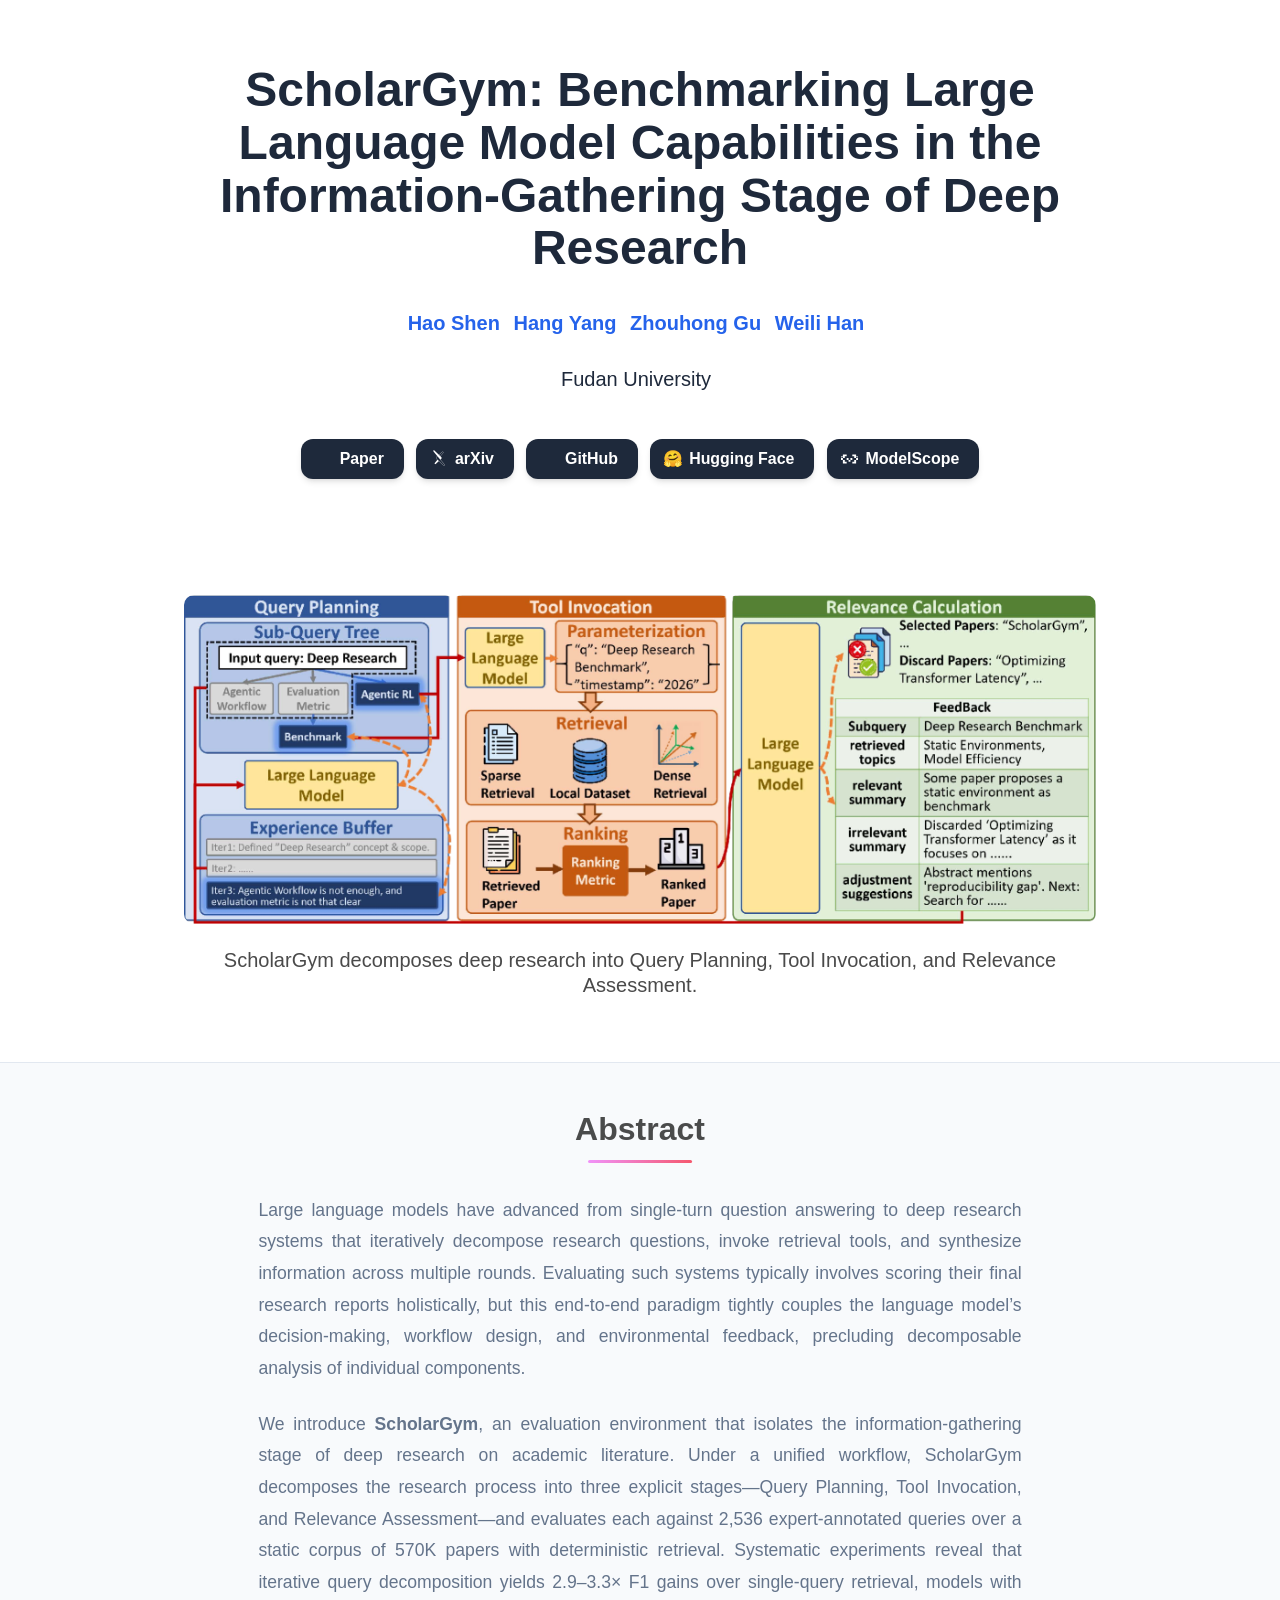
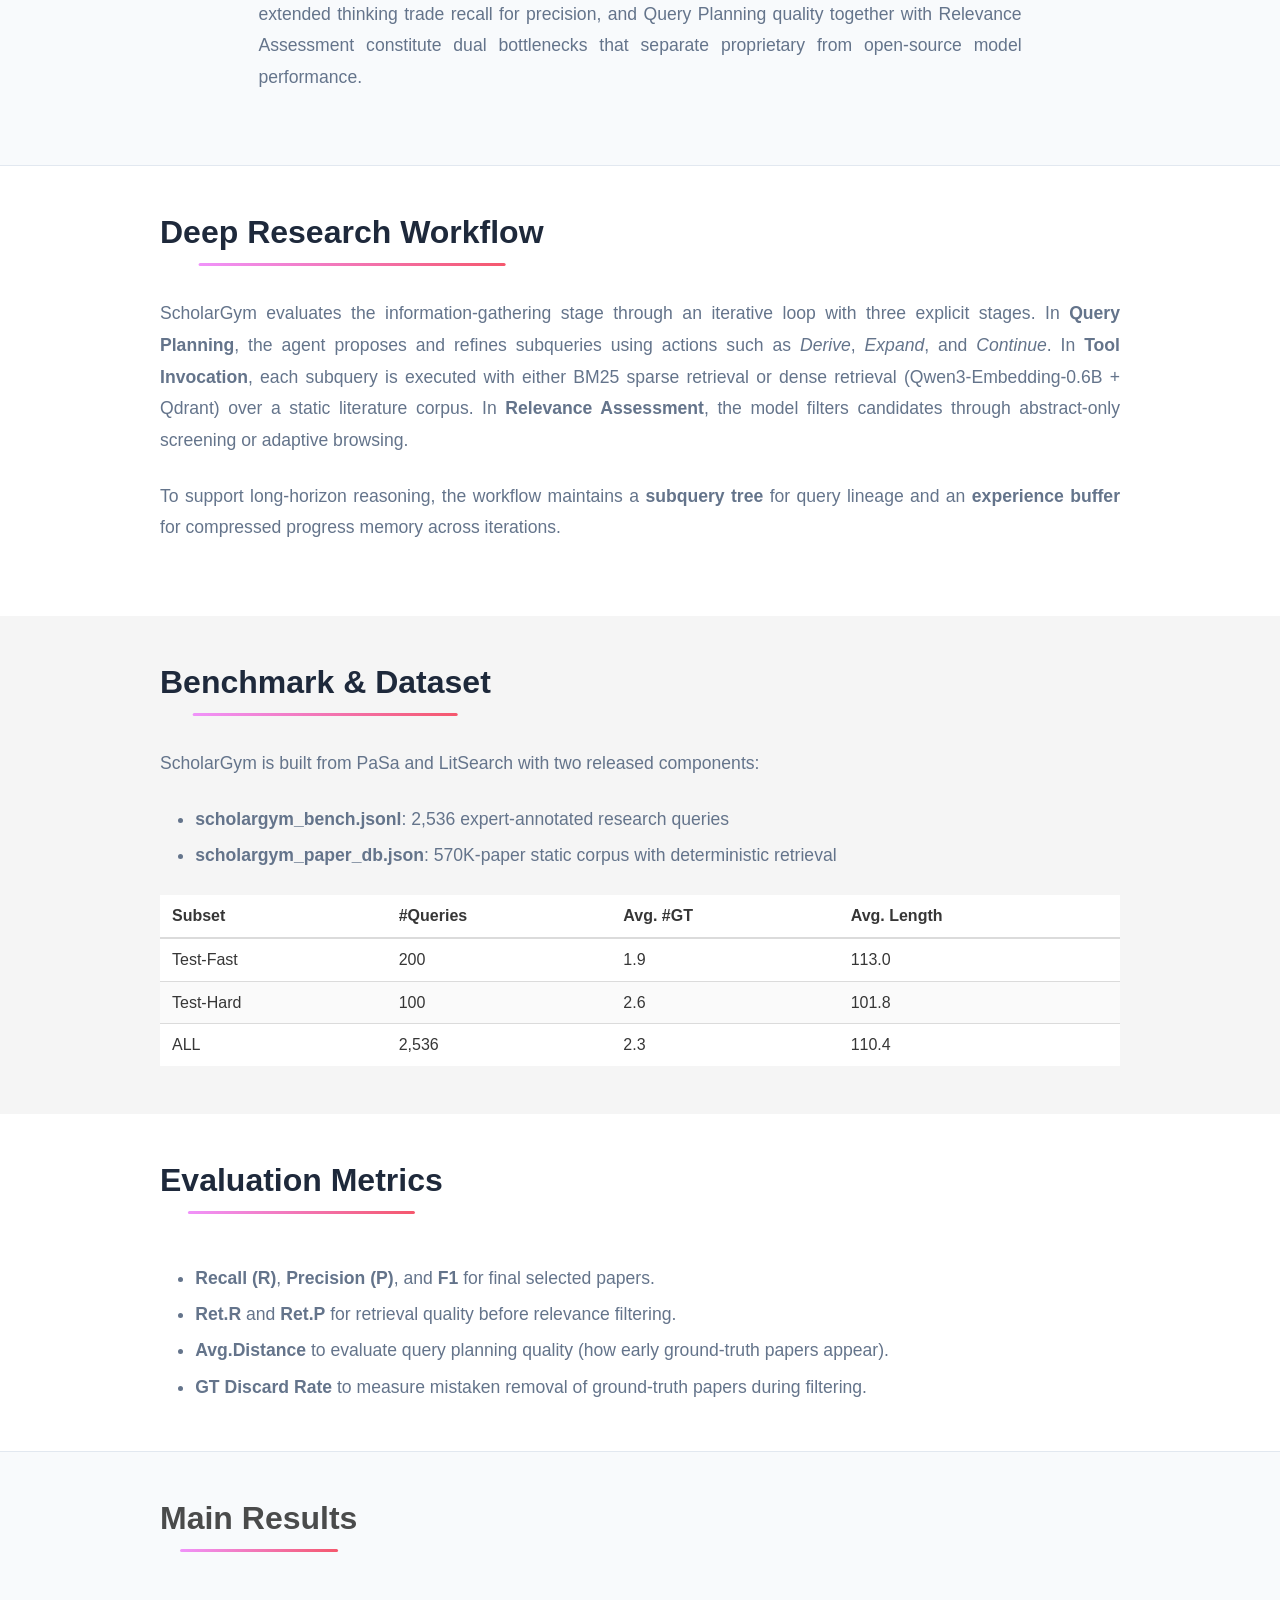
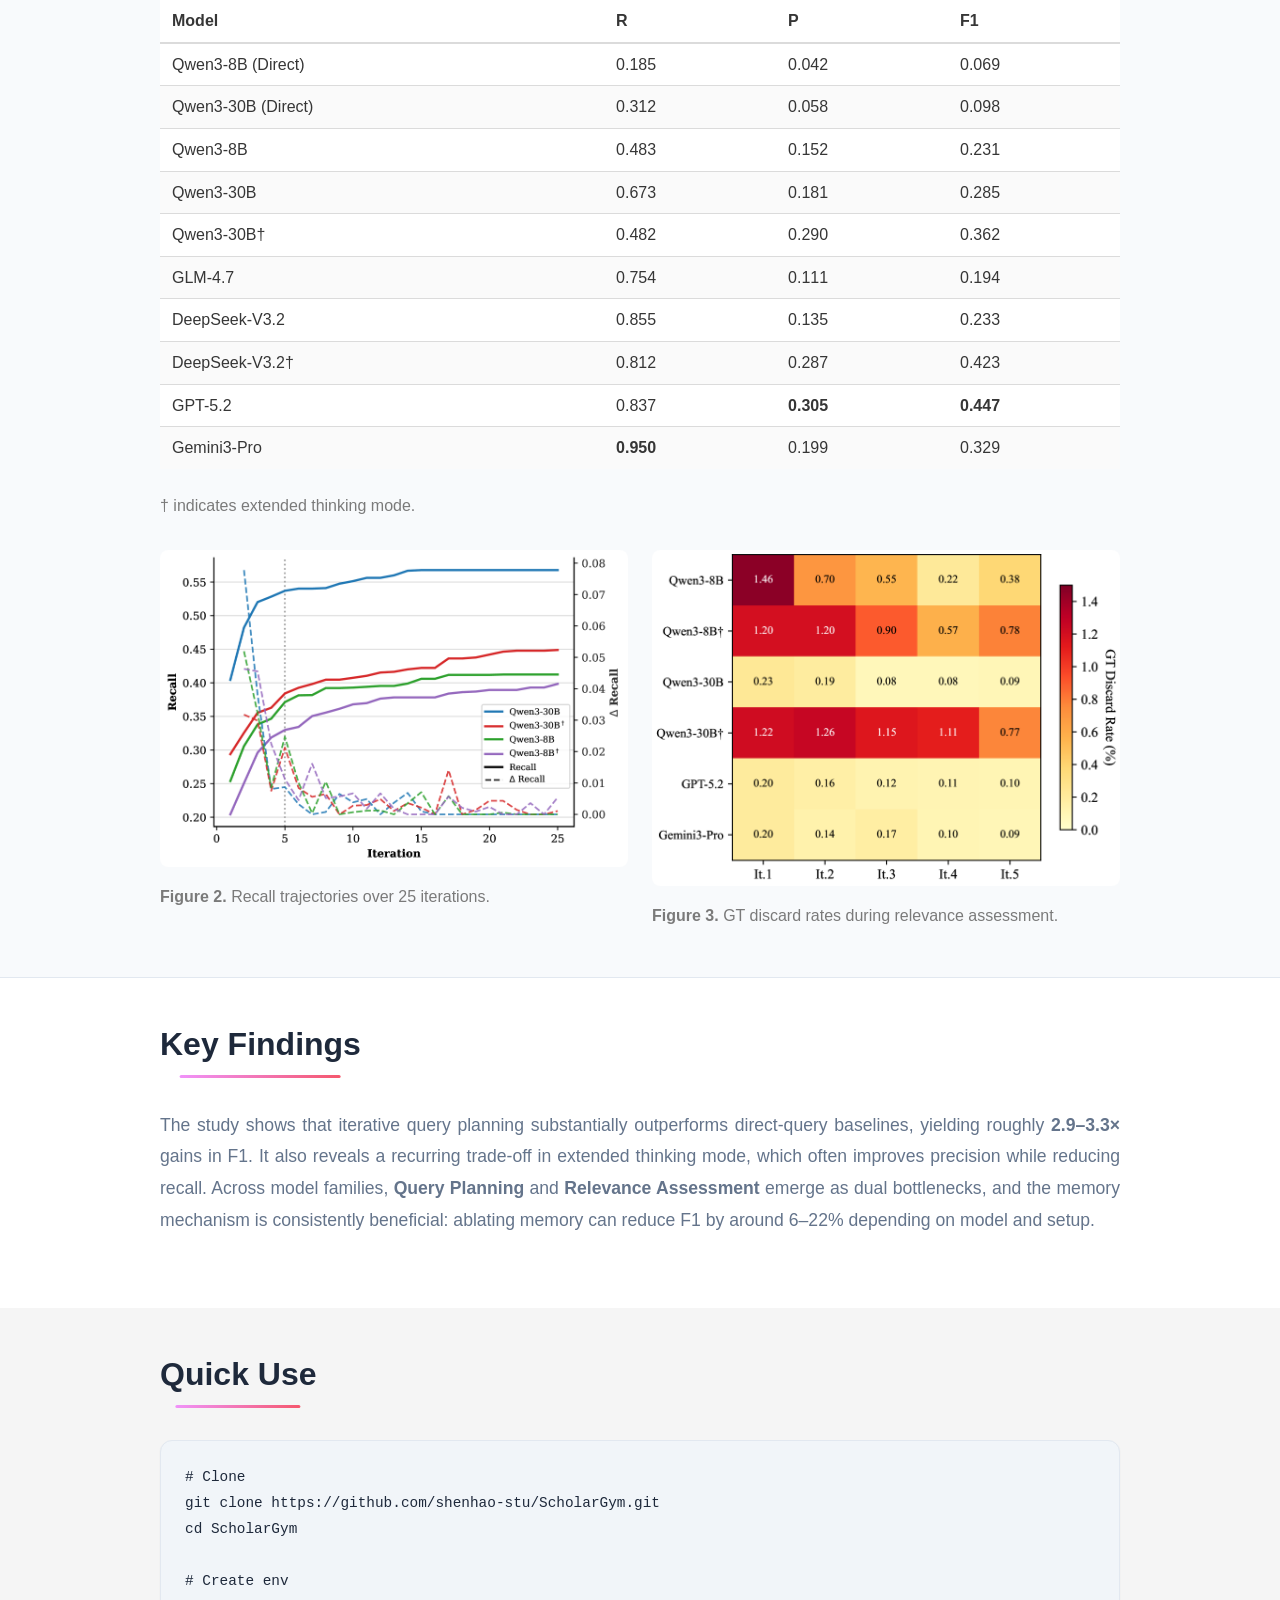
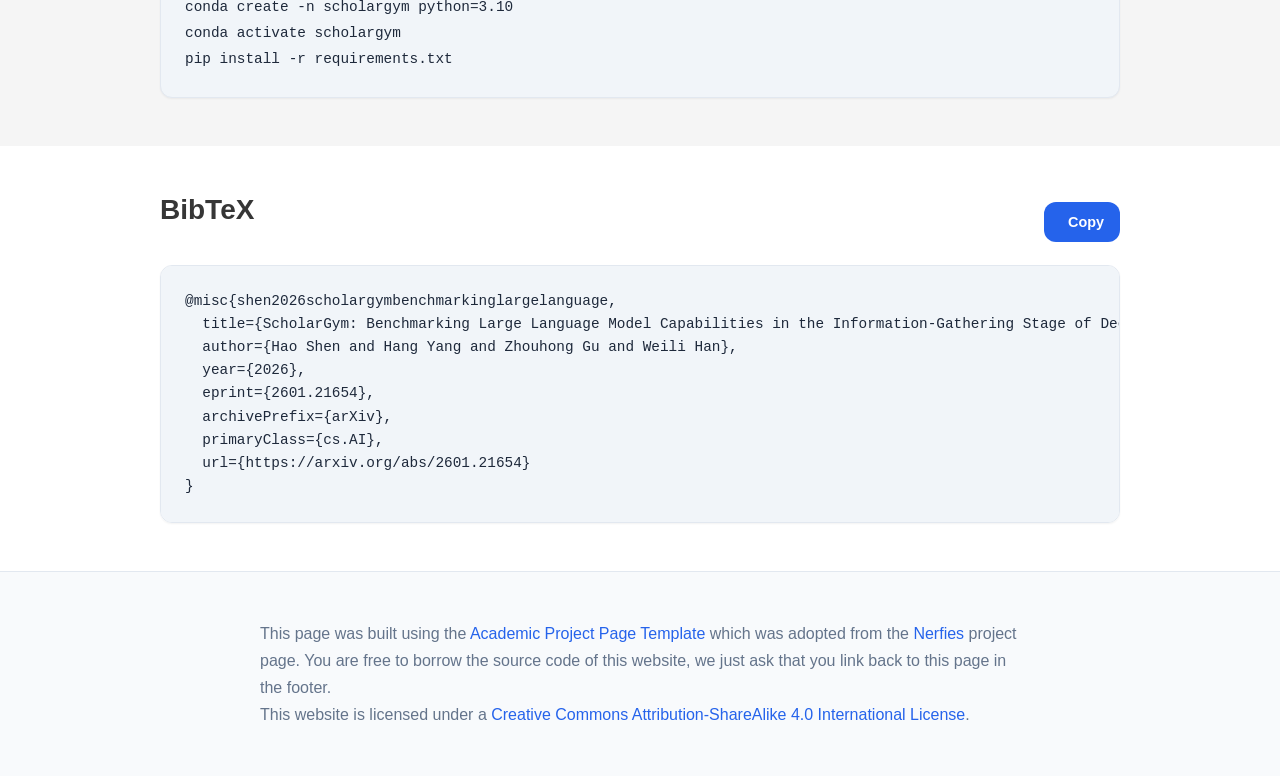
==== index.html @ 0ec46052 "Add project website" ====
<!DOCTYPE html>
<html lang="en">
<head>
  <meta charset="utf-8">
  <meta name="viewport" content="width=device-width, initial-scale=1">

  <title>ScholarGym: Benchmarking Large Language Model Capabilities in the Information-Gathering Stage of Deep Research</title>
  <meta name="title" content="ScholarGym: Benchmarking Large Language Model Capabilities in the Information-Gathering Stage of Deep Research">
  <meta name="description" content="ScholarGym benchmarks LLM capabilities in deep research information gathering via Query Planning, Tool Invocation, and Relevance Assessment.">
  <meta name="keywords" content="ScholarGym, deep research, large language models, information retrieval, benchmark, query planning">
  <meta name="author" content="Hao Shen, Hang Yang, Zhouhong Gu, Weili Han">
  <meta name="robots" content="index, follow">

  <link rel="stylesheet" href="static/css/bulma.min.css">
  <link rel="stylesheet" href="static/css/index.css">
  <link rel="preload" href="static/css/fontawesome.all.min.css" as="style" onload="this.onload=null;this.rel='stylesheet'">
  <link rel="preload" href="static/css/academicons.min.css" as="style" onload="this.onload=null;this.rel='stylesheet'">
  <noscript>
    <link rel="stylesheet" href="static/css/fontawesome.all.min.css">
    <link rel="stylesheet" href="static/css/academicons.min.css">
  </noscript>

  <script defer src="static/js/index.js"></script>
</head>
<body>

  <main id="main-content">
    <section class="hero">
      <div class="hero-body">
        <div class="container is-max-desktop">
          <div class="columns is-centered">
            <div class="column has-text-centered">
              <h1 class="title is-1 publication-title">ScholarGym: Benchmarking Large Language Model Capabilities in the Information-Gathering Stage of Deep Research</h1>

              <div class="is-size-5 publication-authors">
                <span class="author-block"><a href="https://github.com/shenhao-stu" target="_blank">Hao Shen</a></span>
                <span class="author-block"><a href="https://github.com/nianyucatfish" target="_blank">Hang Yang</a></span>
                <span class="author-block"><a href="https://github.com/MikeGu721" target="_blank">Zhouhong Gu</a></span>
                <span class="author-block"><a href="https://faculty.fudan.edu.cn/weili/zh_CN/index.htm" target="_blank">Weili Han</a></span>
              </div>
              <div class="is-size-5 publication-authors">
                <span class="author-block">Fudan University</span>
              </div>

              <div class="column has-text-centered">
                <div class="publication-links">
                  <span class="link-block">
                    <a href="https://arxiv.org/pdf/2601.21654" class="external-link button is-normal is-rounded is-dark" target="_blank">
                      <span class="icon"><i class="fas fa-file-pdf"></i></span>
                      <span>Paper</span>
                    </a>
                  </span>

                  <span class="link-block">
                    <a href="https://arxiv.org/abs/2601.21654v3" class="external-link button is-normal is-rounded is-dark" target="_blank">
                      <span class="icon"><i class="ai ai-arxiv"></i></span>
                      <span>arXiv</span>
                    </a>
                  </span>

                  <span class="link-block">
                    <a href="https://github.com/shenhao-stu/ScholarGym/" class="external-link button is-normal is-rounded is-dark" target="_blank">
                      <span class="icon"><i class="fab fa-github"></i></span>
                      <span>GitHub</span>
                    </a>
                  </span>

                  <span class="link-block">
                    <a href="https://huggingface.co/datasets/shenhao/ScholarGym" class="external-link button is-normal is-rounded is-dark" target="_blank">
                      <span class="icon platform-emoji" aria-hidden="true">🤗</span>
                      <span>Hugging Face</span>
                    </a>
                  </span>

                  <span class="link-block">
                    <a href="https://modelscope.cn/datasets/shenhao23/ScholarGym" class="external-link button is-normal is-rounded is-dark" target="_blank">
                      <span class="icon"><img src="static/images/icon_modelscope.svg" alt="ModelScope" class="platform-icon modelscope-icon"></span>
                      <span>ModelScope</span>
                    </a>
                  </span>
                </div>
              </div>

            </div>
          </div>
        </div>
      </div>
    </section>

    <section class="hero teaser">
      <div class="container is-max-desktop">
        <div class="hero-body">
          <img src="./static/images/scholargym_fig1.png" alt="ScholarGym framework overview teaser" style="width: 100%; border-radius: 10px;"/>
          <h2 class="subtitle has-text-centered" style="margin-top: 1rem;">
            ScholarGym decomposes deep research into Query Planning, Tool Invocation, and Relevance Assessment.
          </h2>
        </div>
      </div>
    </section>

    <section class="section hero is-light">
      <div class="container is-max-desktop">
        <div class="columns is-centered has-text-centered">
          <div class="column is-four-fifths">
            <h2 class="title is-3">Abstract</h2>
            <div class="content has-text-justified">
              <p>
                Large language models have advanced from single-turn question answering to deep research systems that iteratively decompose research questions, invoke retrieval tools, and synthesize information across multiple rounds. Evaluating such systems typically involves scoring their final research reports holistically, but this end-to-end paradigm tightly couples the language model’s decision-making, workflow design, and environmental feedback, precluding decomposable analysis of individual components.
              </p>
              <p>
                We introduce <b>ScholarGym</b>, an evaluation environment that isolates the information-gathering stage of deep research on academic literature. Under a unified workflow, ScholarGym decomposes the research process into three explicit stages—Query Planning, Tool Invocation, and Relevance Assessment—and evaluates each against 2,536 expert-annotated queries over a static corpus of 570K papers with deterministic retrieval. Systematic experiments reveal that iterative query decomposition yields 2.9–3.3× F1 gains over single-query retrieval, models with extended thinking trade recall for precision, and Query Planning quality together with Relevance Assessment constitute dual bottlenecks that separate proprietary from open-source model performance.
              </p>
            </div>
          </div>
        </div>
      </div>
    </section>

    <section class="section">
      <div class="container is-max-desktop">
        <h2 class="title is-3 has-text-left">Deep Research Workflow</h2>
        <div class="content has-text-justified">
          <p>
            ScholarGym evaluates the information-gathering stage through an iterative loop with three explicit stages. In <b>Query Planning</b>, the agent proposes and refines subqueries using actions such as <i>Derive</i>, <i>Expand</i>, and <i>Continue</i>. In <b>Tool Invocation</b>, each subquery is executed with either BM25 sparse retrieval or dense retrieval (Qwen3-Embedding-0.6B + Qdrant) over a static literature corpus. In <b>Relevance Assessment</b>, the model filters candidates through abstract-only screening or adaptive browsing.
          </p>
          <p>
            To support long-horizon reasoning, the workflow maintains a <b>subquery tree</b> for query lineage and an <b>experience buffer</b> for compressed progress memory across iterations.
          </p>
        </div>
      </div>
    </section>

    <section class="section has-background-light">
      <div class="container is-max-desktop">
        <h2 class="title is-3 has-text-left">Benchmark & Dataset</h2>
        <div class="content has-text-justified">
          <p>ScholarGym is built from PaSa and LitSearch with two released components:</p>
          <ul>
            <li><b>scholargym_bench.jsonl</b>: 2,536 expert-annotated research queries</li>
            <li><b>scholargym_paper_db.json</b>: 570K-paper static corpus with deterministic retrieval</li>
          </ul>
        </div>

        <div class="table-container">
          <table class="table is-fullwidth is-striped">
            <thead>
              <tr>
                <th>Subset</th>
                <th>#Queries</th>
                <th>Avg. #GT</th>
                <th>Avg. Length</th>
              </tr>
            </thead>
            <tbody>
              <tr>
                <td>Test-Fast</td>
                <td>200</td>
                <td>1.9</td>
                <td>113.0</td>
              </tr>
              <tr>
                <td>Test-Hard</td>
                <td>100</td>
                <td>2.6</td>
                <td>101.8</td>
              </tr>
              <tr>
                <td>ALL</td>
                <td>2,536</td>
                <td>2.3</td>
                <td>110.4</td>
              </tr>
            </tbody>
          </table>
        </div>
      </div>
    </section>

    <section class="section">
      <div class="container is-max-desktop">
        <h2 class="title is-3 has-text-left">Evaluation Metrics</h2>
        <div class="content has-text-justified">
          <ul>
            <li><b>Recall (R)</b>, <b>Precision (P)</b>, and <b>F1</b> for final selected papers.</li>
            <li><b>Ret.R</b> and <b>Ret.P</b> for retrieval quality before relevance filtering.</li>
            <li><b>Avg.Distance</b> to evaluate query planning quality (how early ground-truth papers appear).</li>
            <li><b>GT Discard Rate</b> to measure mistaken removal of ground-truth papers during filtering.</li>
          </ul>
        </div>
      </div>
    </section>

    <section class="section hero is-light">
      <div class="container is-max-desktop">
        <h2 class="title is-3 has-text-left">Main Results</h2>

        <div class="table-container" style="margin-bottom: 2rem;">
          <table class="table is-fullwidth is-striped is-hoverable">
            <thead>
              <tr>
                <th>Model</th>
                <th>R</th>
                <th>P</th>
                <th>F1</th>
              </tr>
            </thead>
            <tbody>
              <tr><td>Qwen3-8B (Direct)</td><td>0.185</td><td>0.042</td><td>0.069</td></tr>
              <tr><td>Qwen3-30B (Direct)</td><td>0.312</td><td>0.058</td><td>0.098</td></tr>
              <tr><td>Qwen3-8B</td><td>0.483</td><td>0.152</td><td>0.231</td></tr>
              <tr><td>Qwen3-30B</td><td>0.673</td><td>0.181</td><td>0.285</td></tr>
              <tr><td>Qwen3-30B†</td><td>0.482</td><td>0.290</td><td>0.362</td></tr>
              <tr><td>GLM-4.7</td><td>0.754</td><td>0.111</td><td>0.194</td></tr>
              <tr><td>DeepSeek-V3.2</td><td>0.855</td><td>0.135</td><td>0.233</td></tr>
              <tr><td>DeepSeek-V3.2†</td><td>0.812</td><td>0.287</td><td>0.423</td></tr>
              <tr><td>GPT-5.2</td><td>0.837</td><td><b>0.305</b></td><td><b>0.447</b></td></tr>
              <tr><td>Gemini3-Pro</td><td><b>0.950</b></td><td>0.199</td><td>0.329</td></tr>
            </tbody>
          </table>
          <p class="has-text-grey">† indicates extended thinking mode.</p>
        </div>

        <div class="columns">
          <div class="column">
            <figure>
              <img src="static/images/scholargym_fig2.png" alt="Recall trajectories over 25 iterations" style="width: 100%; border-radius: 8px;"/>
              <figcaption class="has-text-grey" style="margin-top: 0.6rem;"><b>Figure 2.</b> Recall trajectories over 25 iterations.</figcaption>
            </figure>
          </div>
          <div class="column">
            <figure>
              <img src="static/images/scholargym_fig3.png" alt="Per-iteration GT discard rate" style="width: 100%; border-radius: 8px;"/>
              <figcaption class="has-text-grey" style="margin-top: 0.6rem;"><b>Figure 3.</b> GT discard rates during relevance assessment.</figcaption>
            </figure>
          </div>
        </div>
      </div>
    </section>

    <section class="section">
      <div class="container is-max-desktop">
        <h2 class="title is-3 has-text-left">Key Findings</h2>
        <div class="content has-text-justified">
          <p>
            The study shows that iterative query planning substantially outperforms direct-query baselines, yielding roughly <b>2.9–3.3×</b> gains in F1. It also reveals a recurring trade-off in extended thinking mode, which often improves precision while reducing recall. Across model families, <b>Query Planning</b> and <b>Relevance Assessment</b> emerge as dual bottlenecks, and the memory mechanism is consistently beneficial: ablating memory can reduce F1 by around 6–22% depending on model and setup.
          </p>
        </div>
      </div>
    </section>

    <section class="section has-background-light">
      <div class="container is-max-desktop">
        <h2 class="title is-3 has-text-left">Quick Use</h2>
        <div class="content has-text-justified">
<pre><code># Clone
git clone https://github.com/shenhao-stu/ScholarGym.git
cd ScholarGym

# Create env
conda create -n scholargym python=3.10
conda activate scholargym
pip install -r requirements.txt</code></pre>
        </div>
      </div>
    </section>

    <section class="section" id="BibTeX">
      <div class="container is-max-desktop content">
        <div class="bibtex-header">
          <h2 class="title">BibTeX</h2>
          <button class="copy-bibtex-btn" onclick="copyBibTeX()" title="Copy BibTeX to clipboard">
            <i class="fas fa-copy"></i>
            <span class="copy-text">Copy</span>
          </button>
        </div>
<pre id="bibtex-code"><code>@misc{shen2026scholargymbenchmarkinglargelanguage,
  title={ScholarGym: Benchmarking Large Language Model Capabilities in the Information-Gathering Stage of Deep Research},
  author={Hao Shen and Hang Yang and Zhouhong Gu and Weili Han},
  year={2026},
  eprint={2601.21654},
  archivePrefix={arXiv},
  primaryClass={cs.AI},
  url={https://arxiv.org/abs/2601.21654}
}</code></pre>
      </div>
    </section>

    <footer class="footer">
      <div class="container">
        <div class="columns is-centered">
          <div class="column is-8">
            <div class="content">
              <p>
                This page was built using the <a href="https://github.com/eliahuhorwitz/Academic-project-page-template" target="_blank">Academic Project Page Template</a> which was adopted from the <a href="https://nerfies.github.io" target="_blank">Nerfies</a> project page.
                You are free to borrow the source code of this website, we just ask that you link back to this page in the footer. <br>
                This website is licensed under a <a rel="license" href="http://creativecommons.org/licenses/by-sa/4.0/" target="_blank">Creative Commons Attribution-ShareAlike 4.0 International License</a>.
              </p>
            </div>
          </div>
        </div>
      </div>
    </footer>
  </main>

</body>
</html>
---- static/css/index.css ----
/* Modern CSS Variables for consistent theming */
:root {
  --primary-color: #2563eb;
  --primary-hover: #1d4ed8;
  --secondary-color: #64748b;
  --accent-color: #0ea5e9;
  --text-primary: #1e293b;
  --text-secondary: #64748b;
  --text-light: #94a3b8;
  --background-primary: #ffffff;
  --background-secondary: #f8fafc;
  --background-accent: #f1f5f9;
  --border-color: #e2e8f0;
  --shadow-sm: 0 1px 2px 0 rgb(0 0 0 / 0.05);
  --shadow-md: 0 4px 6px -1px rgb(0 0 0 / 0.1), 0 2px 4px -2px rgb(0 0 0 / 0.1);
  --shadow-lg: 0 10px 15px -3px rgb(0 0 0 / 0.1), 0 4px 6px -4px rgb(0 0 0 / 0.1);
  --shadow-xl: 0 20px 25px -5px rgb(0 0 0 / 0.1), 0 8px 10px -6px rgb(0 0 0 / 0.1);
  --gradient-primary: linear-gradient(135deg, #667eea 0%, #764ba2 100%);
  --gradient-accent: linear-gradient(135deg, #f093fb 0%, #f5576c 100%);
  --gradient-subtle: linear-gradient(135deg, #ffecd2 0%, #fcb69f 100%);
  --border-radius: 12px;
  --border-radius-lg: 16px;
  --transition: all 0.3s cubic-bezier(0.4, 0, 0.2, 1);
}

/* Smooth scrolling for better UX */
html {
  scroll-behavior: smooth;
}

body {
  font-family: 'Inter', 'Segoe UI', -apple-system, BlinkMacSystemFont, sans-serif;
  color: var(--text-primary);
  line-height: 1.6;
  font-size: 16px;
  background-color: var(--background-primary);
  -webkit-font-smoothing: antialiased;
  -moz-osx-font-smoothing: grayscale;
}


/* Platform icons inside buttons */
.platform-icon {
  width: 1.05em;
  height: 1.05em;
  vertical-align: middle;
  filter: none;
}

.modelscope-icon {
  filter: brightness(0) invert(1);
}

/* Modern Button Styles */
.button {
  border-radius: var(--border-radius) !important;
  font-weight: 600 !important;
  transition: var(--transition) !important;
  border: 2px solid transparent !important;
  position: relative;
  overflow: hidden;
}

.button.is-dark {
  background: var(--text-primary) !important;
  border: none !important;
  color: white !important;
  box-shadow: var(--shadow-md);
}

.button.is-dark:hover {
  transform: translateY(-2px);
  box-shadow: var(--shadow-lg);
  background: var(--primary-color) !important;
}

.button.is-dark:active {
  transform: translateY(0);
  box-shadow: var(--shadow-md);
}

.footer .icon-link {
    font-size: 25px;
    color: var(--text-secondary);
    transition: var(--transition);
}

.footer .icon-link:hover {
    color: var(--primary-color);
    transform: translateY(-2px);
}

.link-block a {
    margin: 8px 4px;
}

.dnerf {
  font-variant: small-caps;
}


/* Hero Section Modernization */
.hero {
  position: relative;
  overflow: hidden;
}

.hero.is-light {
  background: var(--background-secondary);
  border-top: 1px solid var(--border-color);
  border-bottom: 1px solid var(--border-color);
}

.hero-body {
  padding: 4rem 1.5rem;
}

.teaser .hero-body {
  padding-top: 2rem;
  padding-bottom: 4rem;
}

.teaser {
  font-family: 'Inter', sans-serif;
}


/* Publication Content Styling */
.publication-title {
    font-family: 'Inter', sans-serif !important;
    font-weight: 800 !important;
    color: var(--text-primary) !important;
    margin-bottom: 2rem !important;
    line-height: 1.1 !important;
}

.publication-banner {
  max-height: 70vh;
  border-radius: var(--border-radius-lg);
  overflow: hidden;
  box-shadow: var(--shadow-xl);
  margin: 2rem 0;
}

.publication-banner video {
  position: relative;
  left: auto;
  top: auto;
  transform: none;
  object-fit: cover;
  width: 100%;
  height: 100%;
  border-radius: var(--border-radius-lg);
}

.publication-header .hero-body {
  padding: 6rem 1.5rem 4rem;
}

.publication-authors {
    font-family: 'Inter', sans-serif !important;
    font-weight: 500;
    margin-bottom: 1.5rem;
}

.publication-venue {
    color: var(--text-secondary);
    width: fit-content;
    font-weight: 600;
    background: var(--background-accent);
    padding: 0.5rem 1rem;
    border-radius: var(--border-radius);
    margin-top: 1rem;
    display: inline-block;
}

.publication-awards {
    color: #ef4444;
    width: fit-content;
    font-weight: 700;
    background: linear-gradient(135deg, #fef2f2, #fee2e2);
    padding: 0.5rem 1rem;
    border-radius: var(--border-radius);
    border-left: 4px solid #ef4444;
    margin-top: 1rem;
}

.publication-authors a {
   color: var(--primary-color) !important;
   text-decoration: none;
   font-weight: 600;
   transition: var(--transition);
   position: relative;
}

.publication-authors a::after {
    content: '';
    position: absolute;
    width: 0;
    height: 2px;
    bottom: -2px;
    left: 0;
    background: var(--gradient-accent);
    transition: var(--transition);
}

.publication-authors a:hover::after {
    width: 100%;
}

.publication-authors a:hover {
    color: var(--primary-hover) !important;
}

.author-block {
  display: inline-block;
  margin-right: 0.5rem;
}

.publication-banner img {
  border-radius: var(--border-radius-lg);
  box-shadow: var(--shadow-lg);
  transition: var(--transition);
}

.publication-banner img:hover {
  transform: scale(1.02);
  box-shadow: var(--shadow-xl);
}

/* Modern Video and Carousel Styling */
.publication-video {
    position: relative;
    width: 100%;
    height: 0;
    padding-bottom: 56.25%;
    overflow: hidden;
    border-radius: var(--border-radius-lg) !important;
    box-shadow: var(--shadow-xl);
    transition: var(--transition);
}

.publication-video:hover {
    transform: translateY(-4px);
    box-shadow: var(--shadow-xl);
}

.publication-video iframe {
    position: absolute;
    top: 0;
    left: 0;
    width: 100%;
    height: 100%;
    border-radius: var(--border-radius-lg);
}

.publication-body img {
  border-radius: var(--border-radius);
  box-shadow: var(--shadow-md);
  transition: var(--transition);
}

.publication-body img:hover {
  transform: translateY(-2px);
  box-shadow: var(--shadow-lg);
}

.results-carousel {
  overflow: hidden;
  padding: 1rem 0;
}

.results-carousel .item {
  margin: 1rem;
  overflow: hidden;
  padding: 1.5rem;
  font-size: 0;
  background: var(--background-primary);
  border-radius: var(--border-radius-lg);
  box-shadow: var(--shadow-md);
  transition: var(--transition);
  border: 1px solid var(--border-color);
}

.results-carousel .item:hover {
  transform: translateY(-4px);
  box-shadow: var(--shadow-lg);
}

.results-carousel .item img,
.results-carousel video {
  margin: 0;
  border-radius: var(--border-radius);
  width: 100%;
  height: auto;
}

.results-carousel .subtitle {
  font-size: 1rem !important;
  color: var(--text-secondary);
  margin-top: 1rem;
  font-weight: 500;
}

/* Pagination and Misc Improvements */
.slider-pagination .slider-page {
  background: var(--primary-color);
  border-radius: 50%;
  transition: var(--transition);
}

.slider-pagination .slider-page.is-active {
  background: var(--primary-hover);
  transform: scale(1.2);
}

.eql-cntrb { 
  font-size: 0.875rem;
  color: var(--text-light);
  font-style: italic;
}

/* Section Titles */
.title.is-3 {
  font-family: 'Inter', sans-serif !important;
  font-weight: 700 !important;
  color: var(--text-primary);
  margin-bottom: 2rem !important;
  position: relative;
  padding-bottom: 1rem;
  display: inline-block;
}

/* Add pink underline to section titles */
.title.is-3::after {
  content: '';
  position: absolute;
  bottom: 0;
  left: 50%;
  transform: translateX(-50%);
  width: 80%;
  height: 3px;
  background: var(--gradient-accent);
  border-radius: 2px;
}

/* Content Improvements */
.content.has-text-justified {
  font-size: 1.1rem;
  line-height: 1.8;
  color: var(--text-secondary);
}

.content.has-text-justified p {
  margin-bottom: 1.5rem;
}

/* Section spacing cleanup */
.table-container {
  margin-top: 1rem;
}

/* Footer Improvements */
.footer {
  background: var(--background-secondary);
  border-top: 1px solid var(--border-color);
  padding: 3rem 1.5rem;
}

.footer .content {
  color: var(--text-secondary);
  line-height: 1.7;
}

.footer a {
  color: var(--primary-color);
  text-decoration: none;
  transition: var(--transition);
}

.footer a:hover {
  color: var(--primary-hover);
  text-decoration: underline;
}

/* BibTeX Styling */
pre {
  background: var(--background-accent) !important;
  border: 1px solid var(--border-color) !important;
  border-radius: var(--border-radius) !important;
  padding: 1.5rem !important;
  font-size: 0.9rem !important;
  overflow-x: auto;
  box-shadow: var(--shadow-sm);
}

code {
  background: var(--background-accent) !important;
  color: var(--text-primary) !important;
  font-family: 'SF Mono', 'Monaco', 'Cascadia Code', 'Roboto Mono', monospace !important;
}

/* BibTeX Section Improvements */
.bibtex-header {
  display: flex;
  justify-content: space-between;
  align-items: center;
  margin-bottom: 1rem;
}

.copy-bibtex-btn {
  background: var(--primary-color);
  color: white;
  border: none;
  border-radius: var(--border-radius);
  padding: 0.75rem 1rem;
  font-size: 0.9rem;
  font-weight: 600;
  cursor: pointer;
  transition: var(--transition);
  display: inline-flex;
  align-items: center;
  gap: 0.5rem;
}

.copy-bibtex-btn:hover {
  background: var(--primary-hover);
  transform: translateY(-2px);
  box-shadow: var(--shadow-md);
}

.copy-bibtex-btn.copied {
  background: #10b981;
}

.copy-bibtex-btn.copied .copy-text::after {
  content: "ied!";
}

/* Scroll to Top Button */
.scroll-to-top {
  position: fixed;
  bottom: 2rem;
  right: 2rem;
  width: 50px;
  height: 50px;
  background: var(--primary-color);
  color: white;
  border: none;
  border-radius: 50%;
  cursor: pointer;
  opacity: 0;
  visibility: hidden;
  transition: var(--transition);
  z-index: 999;
  display: flex;
  align-items: center;
  justify-content: center;
  font-size: 1.2rem;
  box-shadow: var(--shadow-lg);
}

.scroll-to-top:hover {
  background: var(--primary-hover);
  transform: translateY(-3px);
  box-shadow: var(--shadow-xl);
}

.scroll-to-top.visible {
  opacity: 1;
  visibility: visible;
}


/* More Works Dropdown */
.more-works-container {
  position: fixed;
  top: 2rem;
  right: 2rem;
  z-index: 1000;
}

.more-works-btn {
  background: var(--background-primary);
  color: var(--text-primary);
  border: 2px solid var(--border-color);
  border-radius: var(--border-radius-lg);
  padding: 0.75rem 1.25rem;
  font-weight: 600;
  font-size: 0.9rem;
  box-shadow: var(--shadow-md);
  transition: var(--transition);
  cursor: pointer;
  text-decoration: none;
  display: inline-flex;
  align-items: center;
  gap: 0.5rem;
  font-family: 'Inter', sans-serif;
}

.more-works-btn:hover {
  transform: translateY(-2px);
  box-shadow: var(--shadow-lg);
  background: var(--background-secondary);
  border-color: var(--primary-color);
}

.more-works-btn .dropdown-arrow {
  transition: var(--transition);
  font-size: 0.8rem;
}

.more-works-btn.active .dropdown-arrow {
  transform: rotate(180deg);
}

.more-works-dropdown {
  position: absolute;
  top: calc(100% + 0.5rem);
  right: 0;
  width: 400px;
  max-width: 90vw;
  background: var(--background-primary);
  border: 1px solid var(--border-color);
  border-radius: var(--border-radius-lg);
  box-shadow: var(--shadow-xl);
  opacity: 0;
  visibility: hidden;
  transform: translateY(-10px);
  transition: var(--transition);
  max-height: 70vh;
  overflow-y: auto;
}

.more-works-dropdown.show {
  opacity: 1;
  visibility: visible;
  transform: translateY(0);
}

.dropdown-header {
  display: flex;
  justify-content: space-between;
  align-items: center;
  padding: 1.5rem 1.5rem 1rem;
  border-bottom: 1px solid var(--border-color);
}

.dropdown-header h4 {
  margin: 0;
  font-size: 1.1rem;
  font-weight: 700;
  color: var(--text-primary);
}

.close-btn {
  background: none;
  border: none;
  color: var(--text-secondary);
  cursor: pointer;
  padding: 0.5rem;
  border-radius: var(--border-radius);
  transition: var(--transition);
}

.close-btn:hover {
  background: var(--background-accent);
  color: var(--text-primary);
}

.works-list {
  padding: 1rem;
}

.work-item {
  display: flex;
  align-items: flex-start;
  justify-content: space-between;
  padding: 1rem;
  border-radius: var(--border-radius);
  text-decoration: none;
  color: inherit;
  transition: var(--transition);
  margin-bottom: 0.5rem;
}

.work-item:hover {
  background: var(--background-accent);
  transform: translateX(4px);
}

.work-info h5 {
  margin: 0 0 0.5rem 0;
  font-size: 1rem;
  font-weight: 500;
  color: var(--text-primary);
}

.work-info p {
  margin: 0 0 0.5rem 0;
  font-size: 0.9rem;
  color: var(--text-secondary);
  line-height: 1.4;
}

.work-venue {
  font-size: 0.8rem;
  color: var(--text-light);
  font-style: italic;
}

.work-item .fas {
  color: var(--text-light);
  font-size: 0.9rem;
  margin-top: 0.2rem;
  flex-shrink: 0;
}


/* Mobile Responsive Improvements */
@media screen and (max-width: 768px) {
  .hero-body {
    padding: 2rem 1rem;
  }
  
  .publication-header .hero-body {
    padding: 3rem 1rem 2rem;
  }
  
  .publication-title {
    font-size: 2.5rem !important;
    line-height: 1.2 !important;
    margin-bottom: 1.5rem !important;
  }
  
  .publication-authors {
    font-size: 1rem !important;
  }
  
  .button {
    margin: 0.25rem !important;
    font-size: 0.875rem !important;
    padding: 0.75rem 1rem !important;
  }
  
  .more-works-container {
    bottom: 2rem;
    right: 1rem;
    top: auto;
  }
  
  .more-works-btn {
    padding: 0.6rem 1rem;
    font-size: 0.8rem;
  }
  
  .more-works-dropdown {
    width: calc(100vw - 2rem);
    right: -1rem;
    bottom: calc(100% + 0.5rem);
    top: auto;
  }
  
  .results-carousel .item {
    margin: 0.5rem;
    padding: 1rem;
  }
  
  .teaser .hero-body {
    padding: 1rem;
  }
  
  .content.has-text-justified {
    font-size: 1rem;
  }
}

@media screen and (max-width: 480px) {
  .publication-title {
    font-size: 2rem !important;
  }
  
  .hero-body {
    padding: 1.5rem 0.75rem;
  }
  
  .more-works-container {
    position: fixed;
    bottom: 2rem;
    right: 1rem;
    z-index: 1000;
  }
  
  .more-works-btn {
    padding: 0.5rem 0.75rem;
    font-size: 0.75rem;
  }
  
  .more-works-dropdown {
    position: absolute;
    bottom: calc(100% + 0.5rem);
    right: 0;
    width: calc(100vw - 2rem);
    max-width: 90vw;
  }
  
  .link-block {
    display: block;
    margin-bottom: 0.5rem;
  }
  
  .button {
    width: 100%;
    justify-content: center;
  }
}

/* Tablet Responsive */
@media screen and (min-width: 769px) and (max-width: 1024px) {
  .hero-body {
    padding: 3rem 2rem;
  }
  
  .publication-header .hero-body {
    padding: 4rem 2rem 3rem;
  }
}

/* Animation for page load */
@keyframes fadeInUp {
  from {
    opacity: 0;
    transform: translateY(30px);
  }
  to {
    opacity: 1;
    transform: translateY(0);
  }
}

.hero, .section {
  animation: fadeInUp 0.6s ease-out;
}

/* Improved focus states for accessibility */
.button:focus,
.related-works-btn:focus,
a:focus {
  outline: 2px solid var(--primary-color);
  outline-offset: 2px;
}


/* Print styles */
@media print {
  .more-works-container {
    display: none;
  }
  
  .hero, .section {
    animation: none;
  }
  
  .button {
    background: transparent !important;
    color: var(--text-primary) !important;
    box-shadow: none !important;
  }
}
---- static/css/academicons.min.css ----
@font-face {font-family: 'Academicons';font-style: normal;font-weight: 400;font-display: block;src:url('../fonts/academicons.eot');src:url('../fonts/academicons.eot') format('embedded-opentype'), url('../fonts/academicons.ttf') format('truetype'), url('../fonts/academicons.woff') format('woff'), url('../fonts/academicons.svg') format('svg');}.ai {font-family: 'Academicons';font-weight: 400;-moz-osx-font-smoothing: grayscale;-webkit-font-smoothing: antialiased;display: inline-block;font-style: normal;font-variant: normal;text-rendering: auto;line-height: 1;}.ai-academia:before {content: "\e9af";}.ai-academia-square:before {content: "\e93d";}.ai-acclaim:before {content: "\e92e";}.ai-acclaim-square:before {content: "\e93a";}.ai-acm:before {content: "\e93c";}.ai-acm-square:before {content: "\e95d";}.ai-acmdl:before {content: "\e96a";}.ai-acmdl-square:before {content: "\e9d3";}.ai-ads:before {content: "\e9cb";}.ai-ads-square:before {content: "\e94a";}.ai-africarxiv:before {content: "\e91b";}.ai-africarxiv-square:before {content: "\e90b";}.ai-archive:before {content: "\e955";}.ai-archive-square:before {content: "\e956";}.ai-arxiv:before {content: "\e974";}.ai-arxiv-square:before {content: "\e9a6";}.ai-biorxiv:before {content: "\e9a2";}.ai-biorxiv-square:before {content: "\e98b";}.ai-ceur:before {content: "\e96d";}.ai-ceur-square:before {content: "\e92f";}.ai-ciencia-vitae:before {content: "\e912";}.ai-ciencia-vitae-square:before {content: "\e913";}.ai-clarivate:before {content: "\e924";}.ai-clarivate-square:before {content: "\e925";}.ai-closed-access:before {content: "\e942";}.ai-closed-access-square:before {content: "\e943";}.ai-conversation:before {content: "\e94c";}.ai-conversation-square:before {content: "\e915";}.ai-coursera:before {content: "\e95f";}.ai-coursera-square:before {content: "\e97f";}.ai-crossref:before {content: "\e918";}.ai-crossref-square:before {content: "\e919";}.ai-cv:before {content: "\e9a5";}.ai-cv-square:before {content: "\e90a";}.ai-datacite:before {content: "\e91c";}.ai-datacite-square:before {content: "\e91d";}.ai-dataverse:before {content: "\e9f7";}.ai-dataverse-square:before {content: "\e9e4";}.ai-dblp:before {content: "\e94f";}.ai-dblp-square:before {content: "\e93f";}.ai-depsy:before {content: "\e97a";}.ai-depsy-square:before {content: "\e94b";}.ai-doi:before {content: "\e97e";}.ai-doi-square:before {content: "\e98f";}.ai-dryad:before {content: "\e97c";}.ai-dryad-square:before {content: "\e98c";}.ai-elsevier:before {content: "\e961";}.ai-elsevier-square:before {content: "\e910";}.ai-figshare:before {content: "\e981";}.ai-figshare-square:before {content: "\e9e7";}.ai-google-scholar:before {content: "\e9d4";}.ai-google-scholar-square:before {content: "\e9f9";}.ai-hal:before {content: "\e92c";}.ai-hal-square:before {content: "\e92d";}.ai-hypothesis:before {content: "\e95a";}.ai-hypothesis-square:before {content: "\e95b";}.ai-ideas-repec:before {content: "\e9ed";}.ai-ideas-repec-square:before {content: "\e9f8";}.ai-ieee:before {content: "\e929";}.ai-ieee-square:before {content: "\e9b9";}.ai-impactstory:before {content: "\e9cf";}.ai-impactstory-square:before {content: "\e9aa";}.ai-inaturalist:before {content: "\e900";}.ai-inaturalist-square:before {content: "\e901";}.ai-inpn:before {content: "\e902";}.ai-inpn-square:before {content: "\e903";}.ai-inspire:before {content: "\e9e9";}.ai-inspire-square:before {content: "\e9fe";}.ai-isidore:before {content: "\e936";}.ai-isidore-square:before {content: "\e954";}.ai-isni:before {content: "\e957";}.ai-isni-square:before {content: "\e958";}.ai-jstor:before {content: "\e938";}.ai-jstor-square:before {content: "\e944";}.ai-lattes:before {content: "\e9b3";}.ai-lattes-square:before {content: "\e99c";}.ai-mathoverflow:before {content: "\e9f6";}.ai-mathoverflow-square:before {content: "\e97b";}.ai-mendeley:before {content: "\e9f0";}.ai-mendeley-square:before {content: "\e9f3";}.ai-moodle:before {content: "\e907";}.ai-moodle-square:before {content: "\e908";}.ai-mtmt:before {content: "\e950";}.ai-mtmt-square:before {content: "\e951";}.ai-nakala:before {content: "\e940";}.ai-nakala-square:before {content: "\e941";}.ai-obp:before {content: "\e92a";}.ai-obp-square:before {content: "\e92b";}.ai-open-access:before {content: "\e939";}.ai-open-access-square:before {content: "\e9f4";}.ai-open-data:before {content: "\e966";}.ai-open-data-square:before {content: "\e967";}.ai-open-materials:before {content: "\e968";}.ai-open-materials-square:before {content: "\e969";}.ai-openedition:before {content: "\e946";}.ai-openedition-square:before {content: "\e947";}.ai-orcid:before {content: "\e9d9";}.ai-orcid-square:before {content: "\e9c3";}.ai-osf:before {content: "\e9ef";}.ai-osf-square:before {content: "\e931";}.ai-overleaf:before {content: "\e914";}.ai-overleaf-square:before {content: "\e98d";}.ai-philpapers:before {content: "\e98a";}.ai-philpapers-square:before {content: "\e96f";}.ai-piazza:before {content: "\e99a";}.ai-piazza-square:before {content: "\e90c";}.ai-preregistered:before {content: "\e906";}.ai-preregistered-square:before {content: "\e96b";}.ai-protocols:before {content: "\e952";}.ai-protocols-square:before {content: "\e953";}.ai-psyarxiv:before {content: "\e90e";}.ai-psyarxiv-square:before {content: "\e90f";}.ai-publons:before {content: "\e937";}.ai-publons-square:before {content: "\e94e";}.ai-pubmed:before {content: "\e99f";}.ai-pubmed-square:before {content: "\e97d";}.ai-pubpeer:before {content: "\e922";}.ai-pubpeer-square:before {content: "\e923";}.ai-researcherid:before {content: "\e91a";}.ai-researcherid-square:before {content: "\e95c";}.ai-researchgate:before {content: "\e95e";}.ai-researchgate-square:before {content: "\e99e";}.ai-ror:before {content: "\e948";}.ai-ror-square:before {content: "\e949";}.ai-sci-hub:before {content: "\e959";}.ai-sci-hub-square:before {content: "\e905";}.ai-scirate:before {content: "\e98e";}.ai-scirate-square:before {content: "\e99d";}.ai-scopus:before {content: "\e91e";}.ai-scopus-square:before {content: "\e91f";}.ai-semantic-scholar:before {content: "\e96e";}.ai-semantic-scholar-square:before {content: "\e96c";}.ai-springer:before {content: "\e928";}.ai-springer-square:before {content: "\e99b";}.ai-ssrn:before {content: "\e916";}.ai-ssrn-square:before {content: "\e917";}.ai-stackoverflow:before {content: "\e920";}.ai-stackoverflow-square:before {content: "\e921";}.ai-viaf:before {content: "\e933";}.ai-viaf-square:before {content: "\e934";}.ai-wiley:before {content: "\e926";}.ai-wiley-square:before {content: "\e927";}.ai-zenodo:before {content: "\e911";}.ai-zenodo-square:before {content: "\e904";}.ai-zotero:before {content: "\e962";}.ai-zotero-square:before {content: "\e932";}.ai-lg {font-size: 1.33333em;line-height: 0.75em;vertical-align: -.0667em;}.ai-xs {font-size: .75em;}.ai-sm {font-size: .875em;}.ai-1x {font-size: 1em;}.ai-2x {font-size: 2em;}.ai-3x {font-size: 3em;}.ai-4x {font-size: 4em;}.ai-5x {font-size: 5em;}.ai-6x {font-size: 6em;}.ai-7x {font-size: 7em;}.ai-8x {font-size: 8em;}.ai-9x {font-size: 9em;}.ai-10x {font-size: 10em;}.ai-fw {text-align: center;width: 1.25em;}.ai-ul {list-style-type: none;margin-left: 2.5em;padding-left: 0;}.ai-ul > li {position: relative;}.ai-li {left: -2em;position: absolute;text-align: center;width: 2em;line-height: inherit;}.ai-border {border: solid 0.08em #eee;border-radius: .1em;padding: .2em .25em .15em;}.ai-pull-left {float: left;}.ai-pull-right {float: right;}.ai.ai-pull-left {margin-right: .3em;}.ai.ai-pull-right {margin-right: .3em;}.ai-stack {display: inline-block;height: 2em;line-height: 2em;position: relative;vertical-align: middle;width: 2.5em;}.ai-stack-1x, .ai-stack-2x {left: 0;position: absolute;text-align: center;width: 100%;}.ai-stack-1x {line-height: inherit;}.ai-stack-2x {font-size: 2em;}.ai-inverse {color: #fff;}
---- static/css/academicons.min.css ----
@font-face {font-family: 'Academicons';font-style: normal;font-weight: 400;font-display: block;src:url('../fonts/academicons.eot');src:url('../fonts/academicons.eot') format('embedded-opentype'), url('../fonts/academicons.ttf') format('truetype'), url('../fonts/academicons.woff') format('woff'), url('../fonts/academicons.svg') format('svg');}.ai {font-family: 'Academicons';font-weight: 400;-moz-osx-font-smoothing: grayscale;-webkit-font-smoothing: antialiased;display: inline-block;font-style: normal;font-variant: normal;text-rendering: auto;line-height: 1;}.ai-academia:before {content: "\e9af";}.ai-academia-square:before {content: "\e93d";}.ai-acclaim:before {content: "\e92e";}.ai-acclaim-square:before {content: "\e93a";}.ai-acm:before {content: "\e93c";}.ai-acm-square:before {content: "\e95d";}.ai-acmdl:before {content: "\e96a";}.ai-acmdl-square:before {content: "\e9d3";}.ai-ads:before {content: "\e9cb";}.ai-ads-square:before {content: "\e94a";}.ai-africarxiv:before {content: "\e91b";}.ai-africarxiv-square:before {content: "\e90b";}.ai-archive:before {content: "\e955";}.ai-archive-square:before {content: "\e956";}.ai-arxiv:before {content: "\e974";}.ai-arxiv-square:before {content: "\e9a6";}.ai-biorxiv:before {content: "\e9a2";}.ai-biorxiv-square:before {content: "\e98b";}.ai-ceur:before {content: "\e96d";}.ai-ceur-square:before {content: "\e92f";}.ai-ciencia-vitae:before {content: "\e912";}.ai-ciencia-vitae-square:before {content: "\e913";}.ai-clarivate:before {content: "\e924";}.ai-clarivate-square:before {content: "\e925";}.ai-closed-access:before {content: "\e942";}.ai-closed-access-square:before {content: "\e943";}.ai-conversation:before {content: "\e94c";}.ai-conversation-square:before {content: "\e915";}.ai-coursera:before {content: "\e95f";}.ai-coursera-square:before {content: "\e97f";}.ai-crossref:before {content: "\e918";}.ai-crossref-square:before {content: "\e919";}.ai-cv:before {content: "\e9a5";}.ai-cv-square:before {content: "\e90a";}.ai-datacite:before {content: "\e91c";}.ai-datacite-square:before {content: "\e91d";}.ai-dataverse:before {content: "\e9f7";}.ai-dataverse-square:before {content: "\e9e4";}.ai-dblp:before {content: "\e94f";}.ai-dblp-square:before {content: "\e93f";}.ai-depsy:before {content: "\e97a";}.ai-depsy-square:before {content: "\e94b";}.ai-doi:before {content: "\e97e";}.ai-doi-square:before {content: "\e98f";}.ai-dryad:before {content: "\e97c";}.ai-dryad-square:before {content: "\e98c";}.ai-elsevier:before {content: "\e961";}.ai-elsevier-square:before {content: "\e910";}.ai-figshare:before {content: "\e981";}.ai-figshare-square:before {content: "\e9e7";}.ai-google-scholar:before {content: "\e9d4";}.ai-google-scholar-square:before {content: "\e9f9";}.ai-hal:before {content: "\e92c";}.ai-hal-square:before {content: "\e92d";}.ai-hypothesis:before {content: "\e95a";}.ai-hypothesis-square:before {content: "\e95b";}.ai-ideas-repec:before {content: "\e9ed";}.ai-ideas-repec-square:before {content: "\e9f8";}.ai-ieee:before {content: "\e929";}.ai-ieee-square:before {content: "\e9b9";}.ai-impactstory:before {content: "\e9cf";}.ai-impactstory-square:before {content: "\e9aa";}.ai-inaturalist:before {content: "\e900";}.ai-inaturalist-square:before {content: "\e901";}.ai-inpn:before {content: "\e902";}.ai-inpn-square:before {content: "\e903";}.ai-inspire:before {content: "\e9e9";}.ai-inspire-square:before {content: "\e9fe";}.ai-isidore:before {content: "\e936";}.ai-isidore-square:before {content: "\e954";}.ai-isni:before {content: "\e957";}.ai-isni-square:before {content: "\e958";}.ai-jstor:before {content: "\e938";}.ai-jstor-square:before {content: "\e944";}.ai-lattes:before {content: "\e9b3";}.ai-lattes-square:before {content: "\e99c";}.ai-mathoverflow:before {content: "\e9f6";}.ai-mathoverflow-square:before {content: "\e97b";}.ai-mendeley:before {content: "\e9f0";}.ai-mendeley-square:before {content: "\e9f3";}.ai-moodle:before {content: "\e907";}.ai-moodle-square:before {content: "\e908";}.ai-mtmt:before {content: "\e950";}.ai-mtmt-square:before {content: "\e951";}.ai-nakala:before {content: "\e940";}.ai-nakala-square:before {content: "\e941";}.ai-obp:before {content: "\e92a";}.ai-obp-square:before {content: "\e92b";}.ai-open-access:before {content: "\e939";}.ai-open-access-square:before {content: "\e9f4";}.ai-open-data:before {content: "\e966";}.ai-open-data-square:before {content: "\e967";}.ai-open-materials:before {content: "\e968";}.ai-open-materials-square:before {content: "\e969";}.ai-openedition:before {content: "\e946";}.ai-openedition-square:before {content: "\e947";}.ai-orcid:before {content: "\e9d9";}.ai-orcid-square:before {content: "\e9c3";}.ai-osf:before {content: "\e9ef";}.ai-osf-square:before {content: "\e931";}.ai-overleaf:before {content: "\e914";}.ai-overleaf-square:before {content: "\e98d";}.ai-philpapers:before {content: "\e98a";}.ai-philpapers-square:before {content: "\e96f";}.ai-piazza:before {content: "\e99a";}.ai-piazza-square:before {content: "\e90c";}.ai-preregistered:before {content: "\e906";}.ai-preregistered-square:before {content: "\e96b";}.ai-protocols:before {content: "\e952";}.ai-protocols-square:before {content: "\e953";}.ai-psyarxiv:before {content: "\e90e";}.ai-psyarxiv-square:before {content: "\e90f";}.ai-publons:before {content: "\e937";}.ai-publons-square:before {content: "\e94e";}.ai-pubmed:before {content: "\e99f";}.ai-pubmed-square:before {content: "\e97d";}.ai-pubpeer:before {content: "\e922";}.ai-pubpeer-square:before {content: "\e923";}.ai-researcherid:before {content: "\e91a";}.ai-researcherid-square:before {content: "\e95c";}.ai-researchgate:before {content: "\e95e";}.ai-researchgate-square:before {content: "\e99e";}.ai-ror:before {content: "\e948";}.ai-ror-square:before {content: "\e949";}.ai-sci-hub:before {content: "\e959";}.ai-sci-hub-square:before {content: "\e905";}.ai-scirate:before {content: "\e98e";}.ai-scirate-square:before {content: "\e99d";}.ai-scopus:before {content: "\e91e";}.ai-scopus-square:before {content: "\e91f";}.ai-semantic-scholar:before {content: "\e96e";}.ai-semantic-scholar-square:before {content: "\e96c";}.ai-springer:before {content: "\e928";}.ai-springer-square:before {content: "\e99b";}.ai-ssrn:before {content: "\e916";}.ai-ssrn-square:before {content: "\e917";}.ai-stackoverflow:before {content: "\e920";}.ai-stackoverflow-square:before {content: "\e921";}.ai-viaf:before {content: "\e933";}.ai-viaf-square:before {content: "\e934";}.ai-wiley:before {content: "\e926";}.ai-wiley-square:before {content: "\e927";}.ai-zenodo:before {content: "\e911";}.ai-zenodo-square:before {content: "\e904";}.ai-zotero:before {content: "\e962";}.ai-zotero-square:before {content: "\e932";}.ai-lg {font-size: 1.33333em;line-height: 0.75em;vertical-align: -.0667em;}.ai-xs {font-size: .75em;}.ai-sm {font-size: .875em;}.ai-1x {font-size: 1em;}.ai-2x {font-size: 2em;}.ai-3x {font-size: 3em;}.ai-4x {font-size: 4em;}.ai-5x {font-size: 5em;}.ai-6x {font-size: 6em;}.ai-7x {font-size: 7em;}.ai-8x {font-size: 8em;}.ai-9x {font-size: 9em;}.ai-10x {font-size: 10em;}.ai-fw {text-align: center;width: 1.25em;}.ai-ul {list-style-type: none;margin-left: 2.5em;padding-left: 0;}.ai-ul > li {position: relative;}.ai-li {left: -2em;position: absolute;text-align: center;width: 2em;line-height: inherit;}.ai-border {border: solid 0.08em #eee;border-radius: .1em;padding: .2em .25em .15em;}.ai-pull-left {float: left;}.ai-pull-right {float: right;}.ai.ai-pull-left {margin-right: .3em;}.ai.ai-pull-right {margin-right: .3em;}.ai-stack {display: inline-block;height: 2em;line-height: 2em;position: relative;vertical-align: middle;width: 2.5em;}.ai-stack-1x, .ai-stack-2x {left: 0;position: absolute;text-align: center;width: 100%;}.ai-stack-1x {line-height: inherit;}.ai-stack-2x {font-size: 2em;}.ai-inverse {color: #fff;}
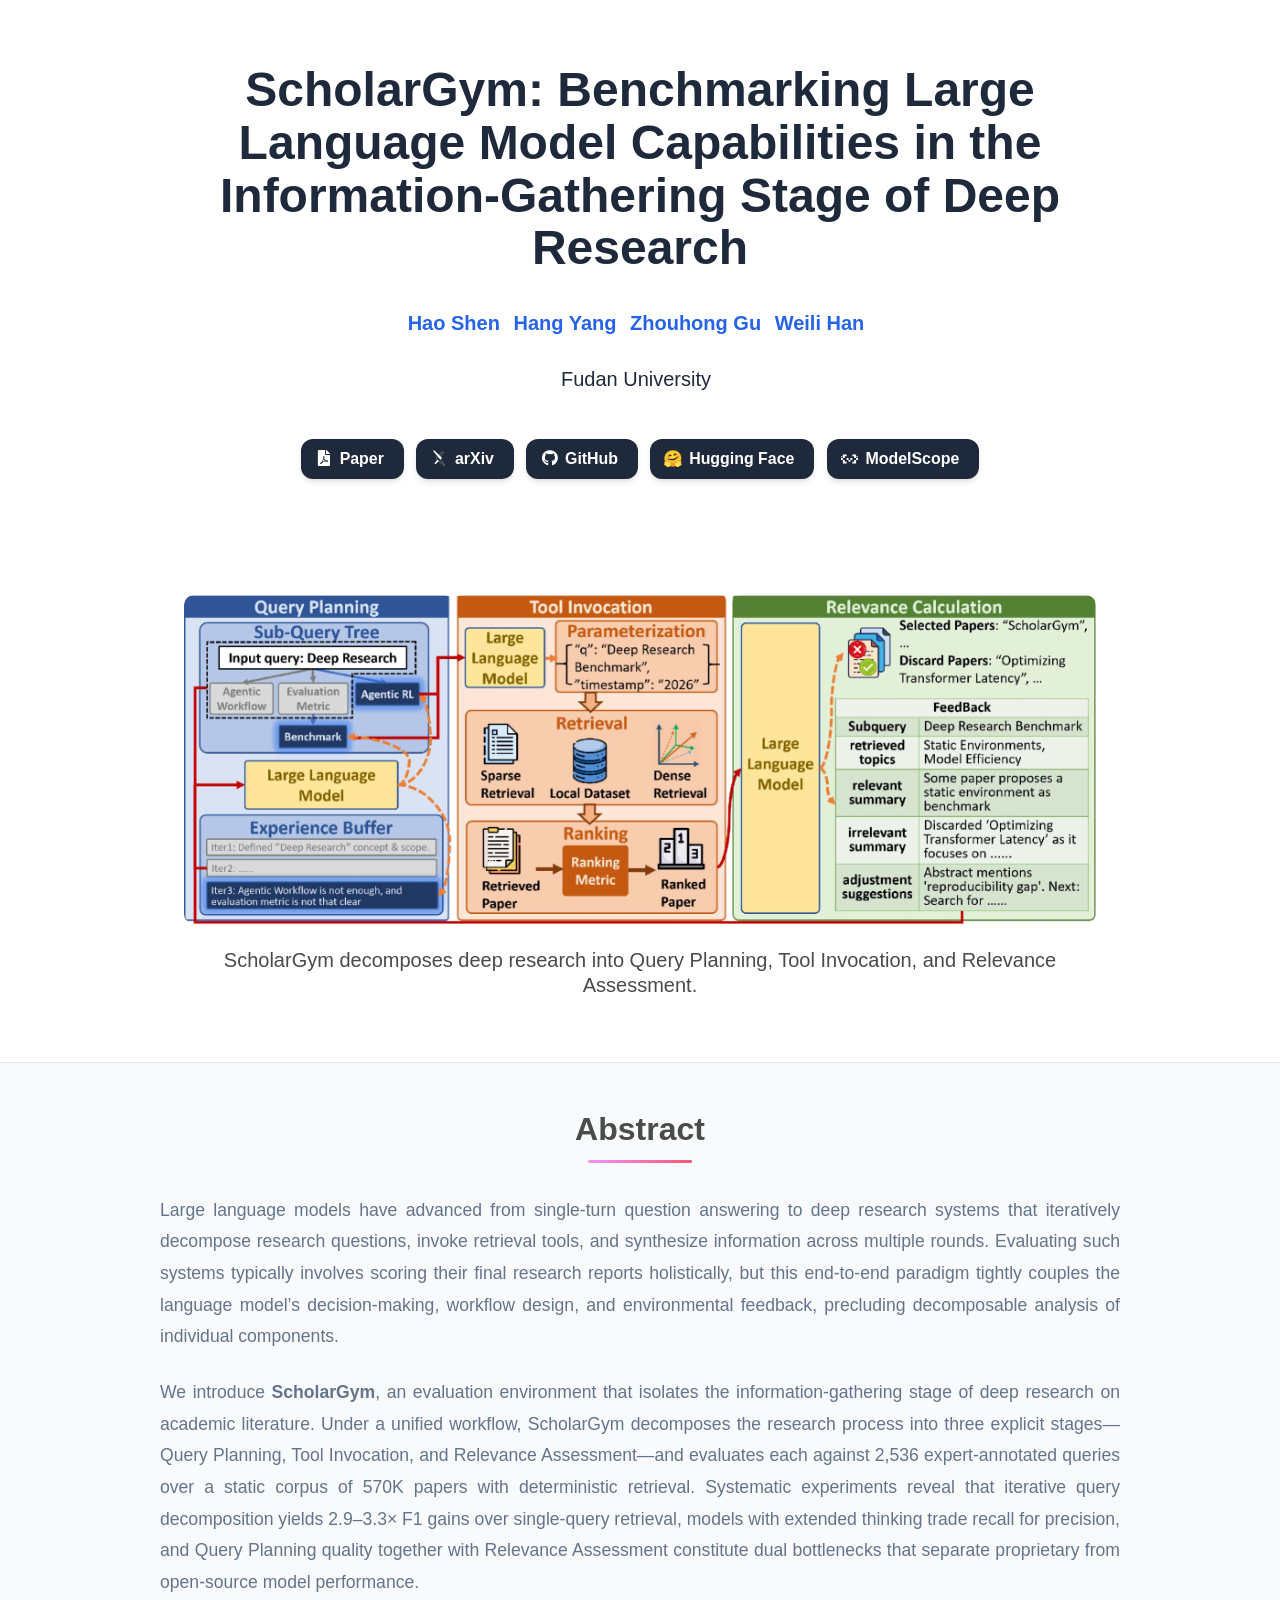
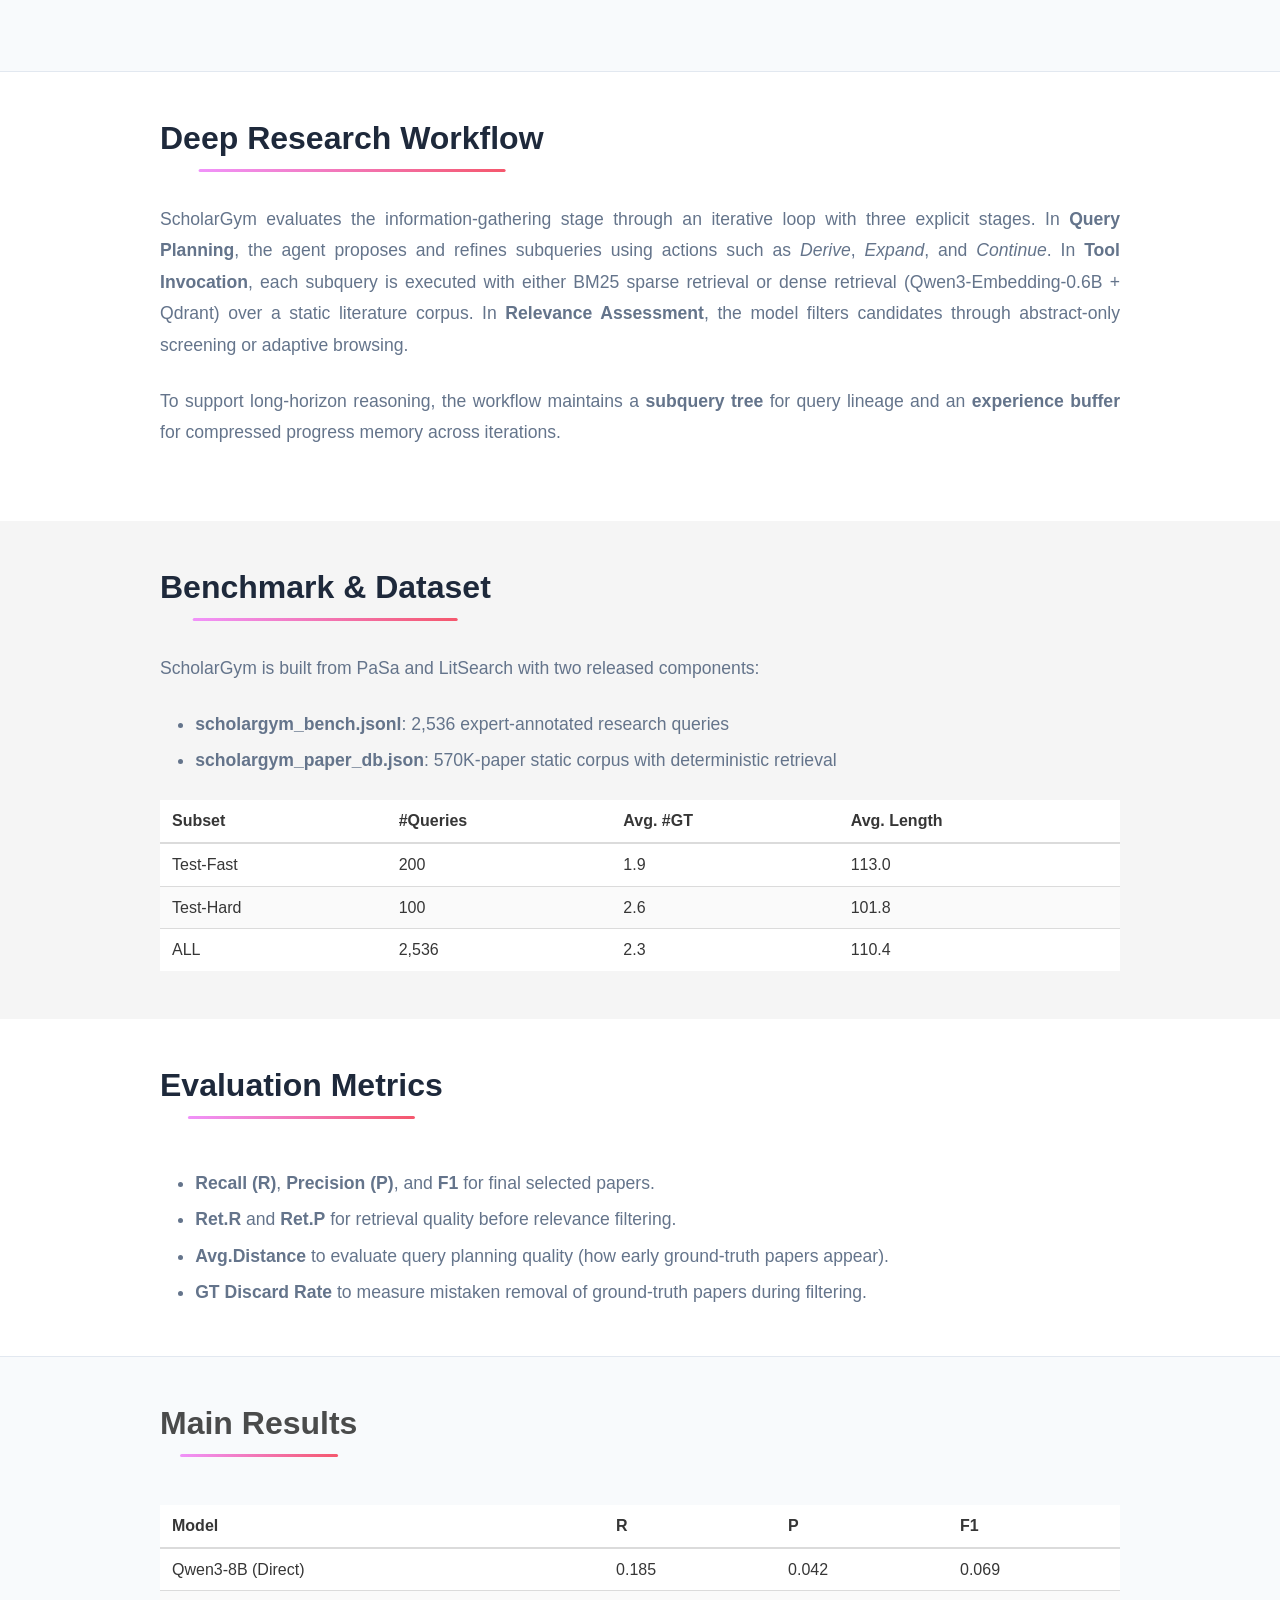
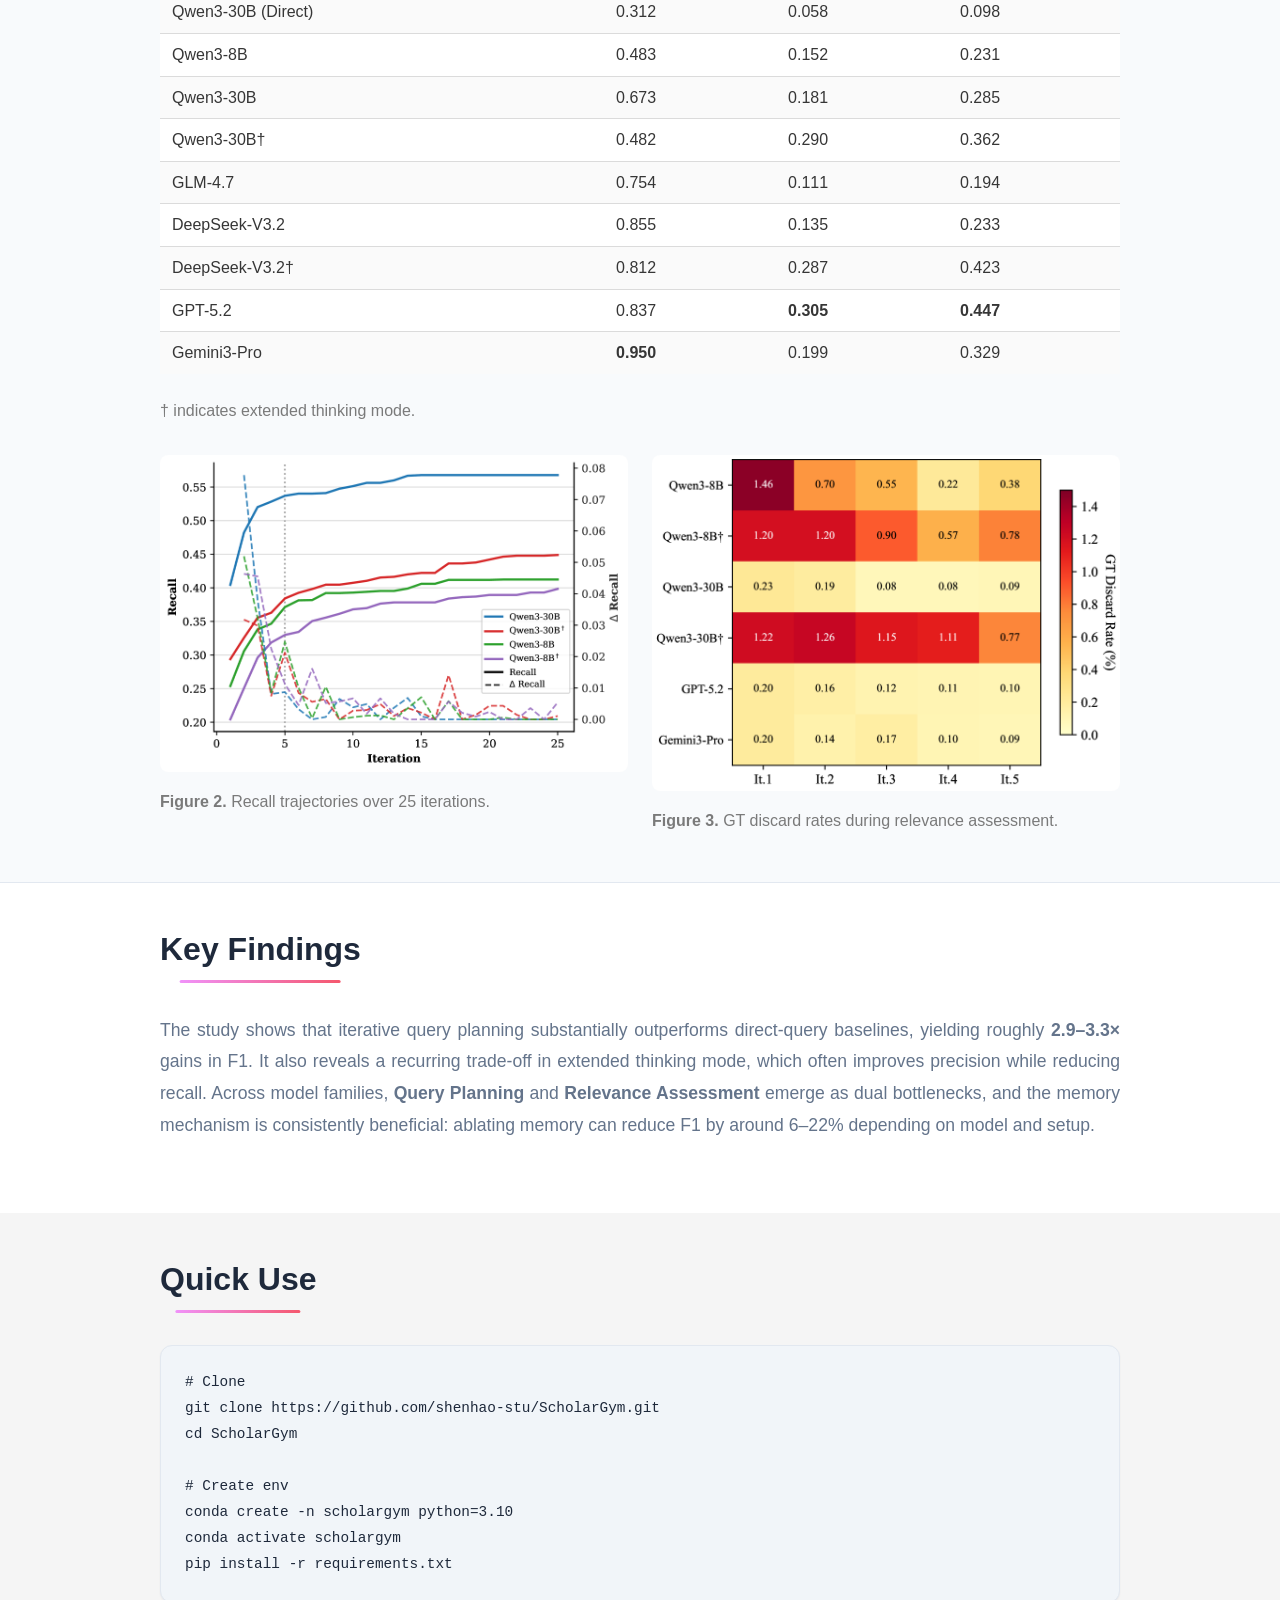
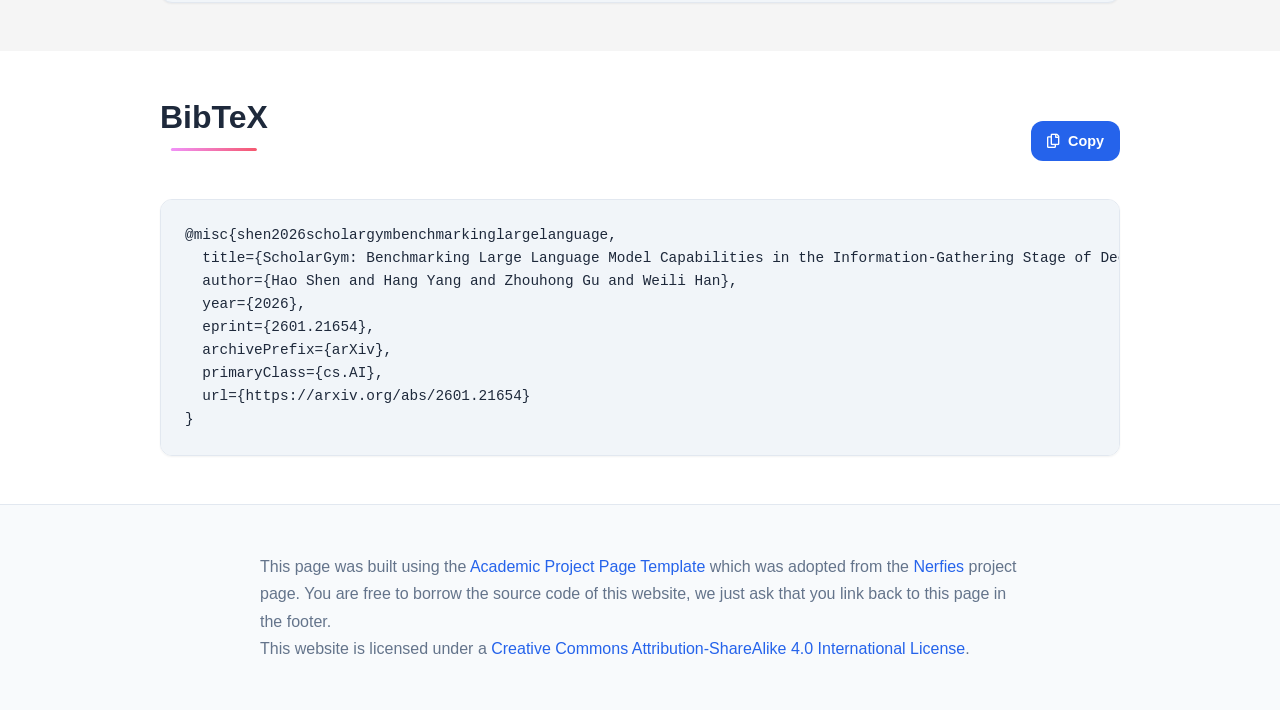
==== commit 74894130: "Fixe bugs on icons" ====
--- a/index.html
+++ b/index.html
@@ -101,7 +101,7 @@
     <section class="section hero is-light">
       <div class="container is-max-desktop">
         <div class="columns is-centered has-text-centered">
-          <div class="column is-four-fifths">
+          <div class="column">
             <h2 class="title is-3">Abstract</h2>
             <div class="content has-text-justified">
               <p>
@@ -267,9 +267,9 @@
     <section class="section" id="BibTeX">
       <div class="container is-max-desktop content">
         <div class="bibtex-header">
-          <h2 class="title">BibTeX</h2>
+          <h2 class="title is-3">BibTeX</h2>
           <button class="copy-bibtex-btn" onclick="copyBibTeX()" title="Copy BibTeX to clipboard">
-            <i class="fas fa-copy"></i>
+            <i class="far fa-copy"></i>
             <span class="copy-text">Copy</span>
           </button>
         </div>
--- a/static/css/index.css
+++ b/static/css/index.css
@@ -433,9 +433,6 @@
   background: #10b981;
 }
 
-.copy-bibtex-btn.copied .copy-text::after {
-  content: "ied!";
-}
 
 /* Scroll to Top Button */
 .scroll-to-top {
